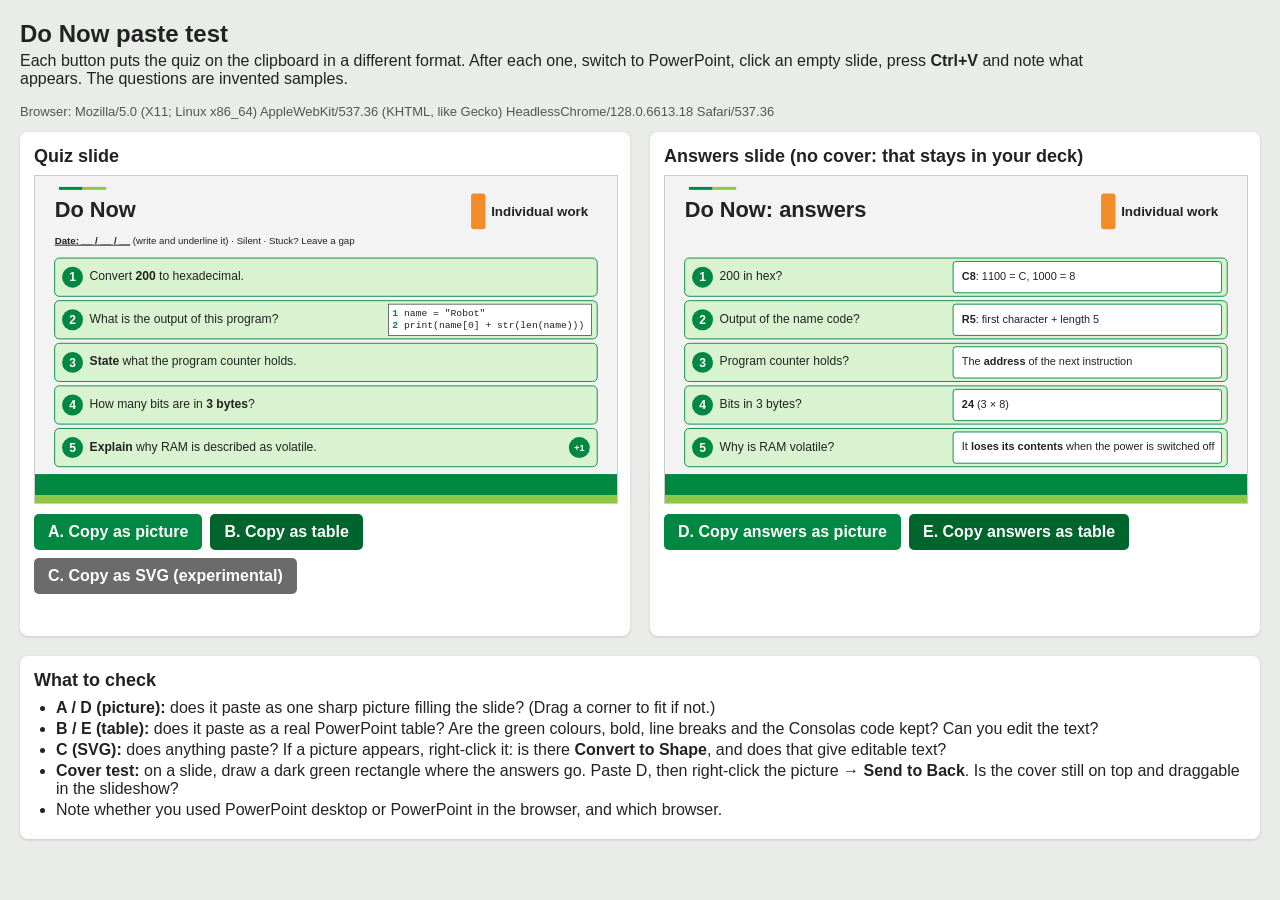
==== paste-test/index.html @ f4732bdb "Add clipboard paste test page Copies an invented sample quiz and answers slide as a PNG picture, an " ====
<!doctype html>
<html lang="en-GB">
<head>
<meta charset="utf-8">
<meta name="viewport" content="width=device-width, initial-scale=1">
<title>Do Now paste test</title>
<style>
  body { font-family: Aptos, "Segoe UI", sans-serif; background: #e9ece9; color: #222; margin: 0; padding: 20px; }
  h1 { margin: 0 0 4px; font-size: 24px; }
  .intro { max-width: 70em; margin: 0 0 16px; }
  .wrap { display: grid; grid-template-columns: repeat(auto-fit, minmax(min(520px, 100%), 1fr)); gap: 20px; }
  .card { background: #fff; border-radius: 8px; padding: 14px; box-shadow: 0 1px 3px rgba(0,0,0,.15); }
  .card h2 { margin: 0 0 8px; font-size: 18px; }
  .slide svg { width: 100%; height: auto; display: block; border: 1px solid #ccc; }
  .btns { display: flex; flex-wrap: wrap; gap: 8px; margin-top: 10px; }
  button { font: inherit; font-weight: 600; padding: 9px 14px; border: 0; border-radius: 5px; color: #fff; background: #008741; cursor: pointer; }
  button.alt { background: #00642D; }
  button.exp { background: #6b6b6b; }
  .msg { min-height: 1.4em; margin-top: 8px; font-size: 14px; }
  .ok { color: #00642D; } .no { color: #B00020; }
  ol, ul { margin: 6px 0; padding-left: 22px; } li { margin: 3px 0; }
  #env { font-size: 13px; color: #555; }
</style>
</head>
<body>
<h1>Do Now paste test</h1>
<p class="intro">Each button puts the quiz on the clipboard in a different format. After each one, switch to PowerPoint, click an empty slide, press <b>Ctrl+V</b> and note what appears.
  The questions are invented samples.</p>
<p id="env"></p>

<div class="wrap">
  <div class="card">
    <h2>Quiz slide</h2>
    <div class="slide" id="quizPreview"></div>
    <div class="btns">
      <button data-copy="quiz-png">A. Copy as picture</button>
      <button data-copy="quiz-table" class="alt">B. Copy as table</button>
      <button data-copy="quiz-svg" class="exp">C. Copy as SVG (experimental)</button>
    </div>
    <div class="msg" id="msg-quiz"></div>
  </div>
  <div class="card">
    <h2>Answers slide (no cover: that stays in your deck)</h2>
    <div class="slide" id="ansPreview"></div>
    <div class="btns">
      <button data-copy="ans-png">D. Copy answers as picture</button>
      <button data-copy="ans-table" class="alt">E. Copy answers as table</button>
    </div>
    <div class="msg" id="msg-ans"></div>
  </div>
</div>

<div class="card" style="margin-top:20px">
  <h2>What to check</h2>
  <ul>
    <li><b>A / D (picture):</b> does it paste as one sharp picture filling the slide? (Drag a corner to fit if not.)</li>
    <li><b>B / E (table):</b> does it paste as a real PowerPoint table? Are the green colours, bold, line breaks and the Consolas code kept? Can you edit the text?</li>
    <li><b>C (SVG):</b> does anything paste? If a picture appears, right-click it: is there <b>Convert to Shape</b>, and does that give editable text?</li>
    <li><b>Cover test:</b> on a slide, draw a dark green rectangle where the answers go. Paste D, then right-click the picture → <b>Send to Back</b>. Is the cover still on top and draggable in the slideshow?</li>
    <li>Note whether you used PowerPoint desktop or PowerPoint in the browser, and which browser.</li>
  </ul>
</div>

<script>
// ---- Invented sample questions (answers checked by running the code) ----
const QUESTIONS = [
  { q: "Convert **200** to hexadecimal.", short: "200 in hex?", ans: "**C8**: 1100 = C, 1000 = 8" },
  { q: "What is the output of this program?", code: ['name = "Robot"', 'print(name[0] + str(len(name)))'],
    short: "Output of the name code?", ans: "**R5**: first character + length 5" },
  { q: "**State** what the program counter holds.", short: "Program counter holds?", ans: "The **address** of the next instruction" },
  { q: "How many bits are in **3 bytes**?", short: "Bits in 3 bytes?", ans: "**24** (3 × 8)" },
  { q: "**Explain** why RAM is described as volatile.", short: "Why is RAM volatile?",
    ans: "It **loses its contents** when the power is switched off", plus1: true },
];

// ---- Layout (inches, from the Broadland spec), drawn at 96 px per inch ----
const PPI = 96, W = 13.333 * PPI, H = 7.5 * PPI;
const px = inch => +(inch * PPI).toFixed(2);
const pt = p => p * 96 / 72;
const FONT = "Aptos, 'Segoe UI', Calibri, sans-serif";
const MONO = "Consolas, 'Courier New', monospace";
const GREEN = "#008741", LIME = "#8CC841", DARK = "#00642D", CARD = "#D9F3D0";

const measureCtx = document.createElement("canvas").getContext("2d");
const esc = s => s.replace(/&/g, "&amp;").replace(/</g, "&lt;").replace(/>/g, "&gt;").replace(/"/g, "&quot;");

// "**bold** text" -> [{t, b}] word tokens
function tokens(s) {
  const out = [];
  s.split(/(\*\*[^*]+\*\*)/).forEach(part => {
    const b = part.startsWith("**");
    const text = b ? part.slice(2, -2) : part;
    text.split(/(\s+)/).forEach(w => { if (w) out.push({ t: w, b }); });
  });
  return out;
}
function wrap(s, sizePx, maxW) {
  const lines = [[]]; let width = 0;
  for (const tk of tokens(s)) {
    measureCtx.font = (tk.b ? "bold " : "") + sizePx + "px " + FONT;
    const w = measureCtx.measureText(tk.t).width;
    if (/^\s+$/.test(tk.t)) { if (lines.at(-1).length) { lines.at(-1).push(tk); width += w; } continue; }
    if (width + w > maxW && lines.at(-1).length) { lines.push([]); width = 0; }
    lines.at(-1).push(tk); width += w;
  }
  return lines;
}
function textBlock(s, x, yMid, sizePt, maxW, fill = "#222") {
  const size = pt(sizePt), lh = size * 1.2;
  const lines = wrap(s, size, maxW);
  let y = yMid - (lines.length * lh) / 2 + size * 0.85;
  return lines.map(line => {
    const spans = line.map(tk => `<tspan font-weight="${tk.b ? "bold" : "normal"}">${esc(tk.t)}</tspan>`).join("");
    const el = `<text x="${x}" y="${y.toFixed(1)}" font-family="${FONT}" font-size="${size.toFixed(1)}" fill="${fill}" xml:space="preserve">${spans}</text>`;
    y += lh; return el;
  }).join("");
}
function frame(title) {
  return `<rect width="${W}" height="${H}" fill="#F3F3F3"/>
  <rect x="${px(0.547)}" y="${px(0.25)}" width="${px(0.544)}" height="${px(0.067)}" fill="${GREEN}"/>
  <rect x="${px(1.088)}" y="${px(0.25)}" width="${px(0.544)}" height="${px(0.067)}" fill="${LIME}"/>
  <text x="${px(0.45)}" y="${px(0.45) + pt(36)}" font-family="${FONT}" font-size="${pt(36)}" font-weight="bold" fill="#222">${esc(title)}</text>
  <rect x="${px(9.99)}" y="${px(0.40)}" width="${px(0.33)}" height="${px(0.82)}" rx="6" fill="#F28C28"/>
  <text x="${px(10.45)}" y="${px(0.81) + pt(8)}" font-family="${FONT}" font-size="${pt(22)}" font-weight="bold" fill="#222">Individual work</text>
  <rect x="0" y="${px(6.829)}" width="${W}" height="${px(0.525)}" fill="${GREEN}"/>
  <rect x="0" y="${px(7.307)}" width="${W}" height="${px(0.262)}" fill="${LIME}"/>`;
}
const ROW0 = 1.88, PITCH = (6.76 - 1.88) / 5, CARD_H = PITCH - 0.1;

function rowBase(i) {
  const y = ROW0 + i * PITCH, mid = px(y + CARD_H / 2);
  return { y, mid, svg: `<rect x="${px(0.45)}" y="${px(y)}" width="${px(12.43)}" height="${px(CARD_H)}" rx="10" fill="${CARD}" stroke="${GREEN}" stroke-width="2"/>
    <circle cx="${px(0.86)}" cy="${mid}" r="${px(0.24)}" fill="${GREEN}"/>
    <text x="${px(0.86)}" y="${mid + pt(7)}" text-anchor="middle" font-family="${FONT}" font-size="${pt(20)}" font-weight="bold" fill="#fff">${i + 1}</text>` };
}
function plus1(cx, mid) {
  return `<circle cx="${cx}" cy="${mid}" r="${px(0.24)}" fill="${GREEN}"/>
    <text x="${cx}" y="${mid + pt(5.5)}" text-anchor="middle" font-family="${FONT}" font-size="${pt(15)}" font-weight="bold" fill="#fff">+1</text>`;
}
function quizSVG() {
  let body = "";
  QUESTIONS.forEach((q, i) => {
    const r = rowBase(i); body += r.svg;
    const codeX = 8.1, textRight = q.code ? codeX - (q.plus1 ? 0.75 : 0.2) : (q.plus1 ? 12.1 : 12.7);
    body += textBlock(q.q, px(1.25), r.mid, 20, px(textRight - 1.25));
    if (q.plus1) body += plus1(px(textRight + 0.37), r.mid);
    if (q.code) {
      const bx = px(codeX), by = px(r.y + 0.08), bh = px(CARD_H - 0.16), size = pt(16);
      body += `<rect x="${bx}" y="${by}" width="${px(4.65)}" height="${bh}" fill="#fff" stroke="#333" stroke-width="1.5"/>`;
      const lh = size * 1.25; let y = r.mid - (q.code.length * lh) / 2 + size * 0.85;
      q.code.forEach((line, n) => {
        body += `<text x="${bx + 8}" y="${y.toFixed(1)}" font-family="${MONO}" font-size="${size}" font-weight="bold" fill="${GREEN}">${n + 1}</text>`;
        body += `<text x="${bx + 34}" y="${y.toFixed(1)}" font-family="${MONO}" font-size="${size}" fill="#222" xml:space="preserve">${esc(line)}</text>`;
        y += lh;
      });
    }
  });
  return svgWrap(frame("Do Now") +
    `<text x="${px(0.45)}" y="${px(1.55)}" font-family="${FONT}" font-size="${pt(16)}" fill="#222"><tspan font-weight="bold" text-decoration="underline">Date: __ / __ / __</tspan> (write and underline it) · Silent · Stuck? Leave a gap</text>` + body);
}
function answersSVG() {
  let body = "";
  QUESTIONS.forEach((q, i) => {
    const r = rowBase(i); body += r.svg;
    body += textBlock(q.short, px(1.25), r.mid, 20, px(5.1));
    body += `<rect x="${px(6.6)}" y="${px(r.y + 0.08)}" width="${px(6.15)}" height="${px(CARD_H - 0.16)}" rx="6" fill="#fff" stroke="${GREEN}" stroke-width="2"/>`;
    body += textBlock(q.ans, px(6.8), r.mid, 18, px(5.8));
  });
  return svgWrap(frame("Do Now: answers") + body);
}
function svgWrap(inner) {
  return `<svg xmlns="http://www.w3.org/2000/svg" width="${W.toFixed(0)}" height="${H}" viewBox="0 0 ${W} ${H}">${inner}</svg>`;
}

// ---- Table versions (HTML with inline styles, which PowerPoint reads on paste) ----
const md = s => esc(s).replace(/\*\*([^*]+)\*\*/g, "<b>$1</b>");
const cell = "border:1pt solid #008741;padding:4pt 6pt;vertical-align:middle;";
function quizTable() {
  const rows = QUESTIONS.map((q, i) => `<tr>
    <td style="${cell}background:#008741;color:#ffffff;font-weight:bold;text-align:center;width:40pt">${i + 1}</td>
    <td style="${cell}background:#D9F3D0;font-family:Aptos,Calibri,sans-serif;font-size:20pt">${md(q.q)}${q.plus1 ? ' <b style="color:#008741">(+1)</b>' : ""}</td>
    <td style="${cell}background:#ffffff;font-family:Consolas,monospace;font-size:16pt">${q.code ? q.code.map((l, n) => `<b style="color:#008741">${n + 1}</b>&nbsp;${esc(l).replace(/ /g, "&nbsp;")}`).join("<br>") : ""}</td></tr>`).join("");
  return `<table style="border-collapse:collapse;font-family:Aptos,Calibri,sans-serif;font-size:20pt">${rows}</table>`;
}
function answersTable() {
  const rows = QUESTIONS.map((q, i) => `<tr>
    <td style="${cell}background:#008741;color:#ffffff;font-weight:bold;text-align:center;width:40pt">${i + 1}</td>
    <td style="${cell}background:#D9F3D0;font-size:20pt">${md(q.short)}</td>
    <td style="${cell}background:#ffffff;font-size:18pt">${md(q.ans)}</td></tr>`).join("");
  return `<table style="border-collapse:collapse;font-family:Aptos,Calibri,sans-serif">${rows}</table>`;
}
const plain = list => list.map((q, i) => `${i + 1}. ${(q.q ?? q).replace(/\*\*/g, "")}${q.code ? "\n   " + q.code.join("\n   ") : ""}`).join("\n");

// ---- Clipboard ----
function svgToPng(svg, scale = 2) {
  return new Promise((resolve, reject) => {
    const img = new Image();
    img.onload = () => {
      const c = document.createElement("canvas");
      c.width = Math.round(W * scale); c.height = Math.round(H * scale);
      const ctx = c.getContext("2d"); ctx.scale(scale, scale); ctx.drawImage(img, 0, 0);
      c.toBlob(b => b ? resolve(b) : reject(new Error("PNG conversion failed")), "image/png");
    };
    img.onerror = () => reject(new Error("Could not draw the SVG"));
    img.src = "data:image/svg+xml;charset=utf-8," + encodeURIComponent(svg);
  });
}
const ACTIONS = {
  "quiz-png":  () => ({ "image/png": svgToPng(quizSVG()) }),
  "ans-png":   () => ({ "image/png": svgToPng(answersSVG()) }),
  "quiz-svg":  () => ({ "image/svg+xml": new Blob([quizSVG()], { type: "image/svg+xml" }) }),
  "quiz-table":() => ({ "text/html": new Blob([quizTable()], { type: "text/html" }),
                        "text/plain": new Blob([plain(QUESTIONS)], { type: "text/plain" }) }),
  "ans-table": () => ({ "text/html": new Blob([answersTable()], { type: "text/html" }),
                        "text/plain": new Blob([QUESTIONS.map((q, i) => `${i + 1}. ${q.short} ${q.ans.replace(/\*\*/g, "")}`).join("\n")], { type: "text/plain" }) }),
};
document.querySelectorAll("button[data-copy]").forEach(btn => {
  btn.onclick = async () => {
    const key = btn.dataset.copy, out = document.getElementById(key.startsWith("ans") ? "msg-ans" : "msg-quiz");
    out.className = "msg"; out.textContent = "Copying…";
    try {
      if (!navigator.clipboard || !window.ClipboardItem) throw new Error("this browser has no clipboard API");
      const data = ACTIONS[key]();
      for (const type of Object.keys(data))
        if (ClipboardItem.supports && !ClipboardItem.supports(type)) throw new Error("this browser can't copy " + type);
      await navigator.clipboard.write([new ClipboardItem(data)]);
      out.className = "msg ok"; out.textContent = "✔ Copied (" + btn.textContent.replace(/^\w\. /, "") + "). Now press Ctrl+V on a PowerPoint slide.";
    } catch (e) {
      out.className = "msg no"; out.textContent = "✘ Copy failed: " + e.message;
    }
  };
});

document.getElementById("quizPreview").innerHTML = quizSVG();
document.getElementById("ansPreview").innerHTML = answersSVG();
document.getElementById("env").textContent = "Browser: " + navigator.userAgent;
</script>
</body>
</html>
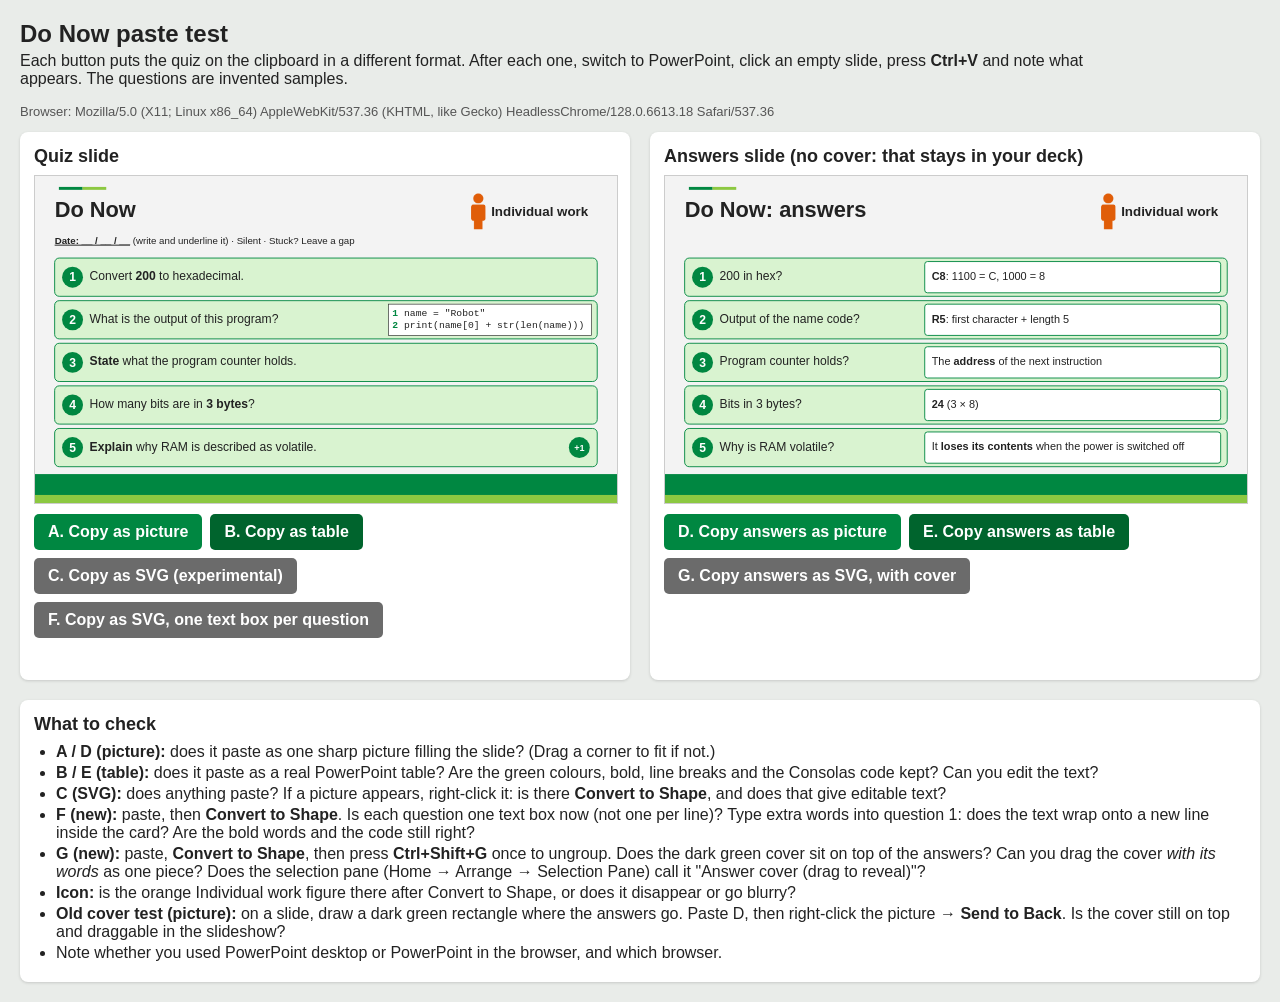
==== commit ab273e50: "Paste test: one-box-per-question SVG, cover SVG, real icon F copies the quiz SVG with each question " ====
--- a/paste-test/index.html
+++ b/paste-test/index.html
@@ -36,6 +36,7 @@
       <button data-copy="quiz-png">A. Copy as picture</button>
       <button data-copy="quiz-table" class="alt">B. Copy as table</button>
       <button data-copy="quiz-svg" class="exp">C. Copy as SVG (experimental)</button>
+      <button data-copy="quiz-svg1" class="exp">F. Copy as SVG, one text box per question</button>
     </div>
     <div class="msg" id="msg-quiz"></div>
   </div>
@@ -45,6 +46,7 @@
     <div class="btns">
       <button data-copy="ans-png">D. Copy answers as picture</button>
       <button data-copy="ans-table" class="alt">E. Copy answers as table</button>
+      <button data-copy="ans-svgc" class="exp">G. Copy answers as SVG, with cover</button>
     </div>
     <div class="msg" id="msg-ans"></div>
   </div>
@@ -56,7 +58,10 @@
     <li><b>A / D (picture):</b> does it paste as one sharp picture filling the slide? (Drag a corner to fit if not.)</li>
     <li><b>B / E (table):</b> does it paste as a real PowerPoint table? Are the green colours, bold, line breaks and the Consolas code kept? Can you edit the text?</li>
     <li><b>C (SVG):</b> does anything paste? If a picture appears, right-click it: is there <b>Convert to Shape</b>, and does that give editable text?</li>
-    <li><b>Cover test:</b> on a slide, draw a dark green rectangle where the answers go. Paste D, then right-click the picture → <b>Send to Back</b>. Is the cover still on top and draggable in the slideshow?</li>
+    <li><b>F (new):</b> paste, then <b>Convert to Shape</b>. Is each question one text box now (not one per line)? Type extra words into question 1: does the text wrap onto a new line inside the card? Are the bold words and the code still right?</li>
+    <li><b>G (new):</b> paste, <b>Convert to Shape</b>, then press <b>Ctrl+Shift+G</b> once to ungroup. Does the dark green cover sit on top of the answers? Can you drag the cover <i>with its words</i> as one piece? Does the selection pane (Home → Arrange → Selection Pane) call it "Answer cover (drag to reveal)"?</li>
+    <li><b>Icon:</b> is the orange Individual work figure there after Convert to Shape, or does it disappear or go blurry?</li>
+    <li><b>Old cover test (picture):</b> on a slide, draw a dark green rectangle where the answers go. Paste D, then right-click the picture → <b>Send to Back</b>. Is the cover still on top and draggable in the slideshow?</li>
     <li>Note whether you used PowerPoint desktop or PowerPoint in the browser, and which browser.</li>
   </ul>
 </div>
@@ -73,6 +78,9 @@
     ans: "It **loses its contents** when the power is switched off", plus1: true },
 ];
 
+// Orange "Individual work" figure (92 x 231 PNG from broadland.py)
+const ICON_B64 = "iVBORw0KGgoAAAANSUhEUgAAAFwAAADnCAYAAACT4jHuAAAH6ElEQVR42u3dfWgTdxgH8OdeEps2PTsj8aWuJq34UibNjKIDrQ6cONrSYdE5lE3HRKesINGC6PqHrgiudaIMFMeq84+pW6Wi4hgbvk1mp3XthCpCTdTVDalbzYttmktuf0idL6lNm7vLXe77/dNSJR9/PL/nfnf3hAkEAqSHSFHREeu61xjvZ6zVtoUZlnVSD5+D0SJ4LNBZK97+3SPebiGx/RJFbpxP6PdMk4uJGz2JeKeb+PwZrZwtzwXwlyCHmxs94YuHKNrRJs+HE+yUMWcFmV0lxOcWMgAnokh7kxQ6XCUbcn/hcgvJsqCSzNPKnQzH+wwHrhZ0vFWfVbE1ZfCqg8cCnbXB+tWeROuykis+e80h1eu8quDhyw1SsH6NpjaxzCXbKWPOCtVWuyrgUjhUGtj3/olUr+qXrXahsqGOzR65QffgsUBnbVfNXI/kv6/t/liw0/CNpxUvMYqCix1tkn/PYtI69tMRPCfJVDBTsRaSVeovjj640/KwZq6usImI/HWlFGlvknQFHgt01j78/O0i0mn8daUkdrRJugCXwqFSPdTsAdH3LKZYoLNW8zXcv7tC0mo3MpSN9JWaVllbRlbuPjtdsImIJP99etRQ7dVkSXl8BbmG0i09Z/fLWs9lAw/Wr/ZQmsa/ZzFJUdGhGfBIe1NalZJ4paX36nGvZsBDh6so3RNqqJZllbNyrG61j1j1vMqTBu8+tYOMklBDdWpLSizQWZvOtTveKk+2Y0kKPNzc6CGDpbflVOpWePjiIaN5U8+FA0ltnmwy5cQIm2W8shL9+6ZXdfDo/XbDlZMnn/3edfVLinj3mlG9qffaj+qDR/[base64]/LqthqjNUtwxmSLGcp6b7KGcEuy+qWDZzheJ/[base64]/drrs+2LttZptajH6pPddNKiWEEO1mX75L1okazcwulqOjovXrcG2qoTgm8paSKLPPXlqXigaaUTuZUGz6V0JqaPStFRYfoa/b2Nh8nuWt8xrxVZHaXE+9wp3QEqmanK/fhi3evkXjrMvVeOTboTZDPn0H8q1M1g6z5cdbx3rjoewkg1vVXUeyfPx/3tCPGEZszppWIiDFn/qTGoEdDgBOenkUADnAE4AA3Xnga5ABf8dbloljoXxJvXTbuKrXaiHe6ibEIxI9/fVBzxwdsC6VwqLTn129PdP/wBel9niwpOPA9s3wLmaa8OeCFVr/gUlR09Fw44H10dBNEZTyBjAuulS/GIB0/[base64]/39bmLUU3/qtdDLeeK/sCTjvcDvRHioX8/RFxAzLOvkEnOF43/CNp1HLFard1g++dL5wpcnZ8lzWlXshJHNyNp+rYzjeF/fSftiMCsY8fRGUZIrgOUls9sgNLz1Lyf5wH2MpqYJWkmVk+OZzZCqYybzws0AgEPeXIu1Nkr+uFHqDjGlyMWWv/qasb5NMGJyIKBborO05X+/pPoW2caBwuYWUtXRH3FWdMHhfpKjoiFw/4w3/9j31XjkG3afaPW7UBBo2691WzpbnSqjcJAIe7z8g1nWv8fk/7/rUXZSWnca25mda5kRx44Uf0qbA8b5+/lEpLctFEsCEOz6EW2wARwAOcATgAEcADnCAIwAHOAJwgCMABzjAEYADHAE4wBGAAxzgCMABjgAc4AjAAQ5wBOAARwAOcATgAAc4AnCAIwAHOAJwgAMcATjAEYADHAE4wAEOAhpwPJ5mwdNxjKrZJe+wzP8AFHAB6lvfy/UAAAAASUVORK5CYII=";
+
 // ---- Layout (inches, from the Broadland spec), drawn at 96 px per inch ----
 const PPI = 96, W = 13.333 * PPI, H = 7.5 * PPI;
 const px = inch => +(inch * PPI).toFixed(2);
@@ -105,10 +113,17 @@
   }
   return lines;
 }
-function textBlock(s, x, yMid, sizePt, maxW, fill = "#222") {
+// single = true: one <text> element per block, lines as <tspan x dy> (to test one PowerPoint text box)
+function textBlock(s, x, yMid, sizePt, maxW, fill = "#222", single = false, extra = "") {
   const size = pt(sizePt), lh = size * 1.2;
   const lines = wrap(s, size, maxW);
   let y = yMid - (lines.length * lh) / 2 + size * 0.85;
+  if (single) {
+    const body = lines.map((line, n) =>
+      `<tspan x="${x}" ${n ? `dy="${lh.toFixed(1)}"` : ""}>` +
+      line.map(tk => `<tspan font-weight="${tk.b ? "bold" : "normal"}">${esc(tk.t)}</tspan>`).join("") + "</tspan>").join("");
+    return `<text x="${x}" y="${y.toFixed(1)}" font-family="${FONT}" font-size="${size.toFixed(1)}" fill="${fill}" xml:space="preserve" ${extra}>${body}</text>`;
+  }
   return lines.map(line => {
     const spans = line.map(tk => `<tspan font-weight="${tk.b ? "bold" : "normal"}">${esc(tk.t)}</tspan>`).join("");
     const el = `<text x="${x}" y="${y.toFixed(1)}" font-family="${FONT}" font-size="${size.toFixed(1)}" fill="${fill}" xml:space="preserve">${spans}</text>`;
@@ -120,7 +135,7 @@
   <rect x="${px(0.547)}" y="${px(0.25)}" width="${px(0.544)}" height="${px(0.067)}" fill="${GREEN}"/>
   <rect x="${px(1.088)}" y="${px(0.25)}" width="${px(0.544)}" height="${px(0.067)}" fill="${LIME}"/>
   <text x="${px(0.45)}" y="${px(0.45) + pt(36)}" font-family="${FONT}" font-size="${pt(36)}" font-weight="bold" fill="#222">${esc(title)}</text>
-  <rect x="${px(9.99)}" y="${px(0.40)}" width="${px(0.33)}" height="${px(0.82)}" rx="6" fill="#F28C28"/>
+  <image x="${px(9.99)}" y="${px(0.40)}" width="${px(0.33)}" height="${px(0.82)}" preserveAspectRatio="none" href="data:image/png;base64,${ICON_B64}"/>
   <text x="${px(10.45)}" y="${px(0.81) + pt(8)}" font-family="${FONT}" font-size="${pt(22)}" font-weight="bold" fill="#222">Individual work</text>
   <rect x="0" y="${px(6.829)}" width="${W}" height="${px(0.525)}" fill="${GREEN}"/>
   <rect x="0" y="${px(7.307)}" width="${W}" height="${px(0.262)}" fill="${LIME}"/>`;
@@ -137,35 +152,50 @@
   return `<circle cx="${cx}" cy="${mid}" r="${px(0.24)}" fill="${GREEN}"/>
     <text x="${cx}" y="${mid + pt(5.5)}" text-anchor="middle" font-family="${FONT}" font-size="${pt(15)}" font-weight="bold" fill="#fff">+1</text>`;
 }
-function quizSVG() {
+function quizSVG(single = false) {
   let body = "";
   QUESTIONS.forEach((q, i) => {
     const r = rowBase(i); body += r.svg;
     const codeX = 8.1, textRight = q.code ? codeX - (q.plus1 ? 0.75 : 0.2) : (q.plus1 ? 12.1 : 12.7);
-    body += textBlock(q.q, px(1.25), r.mid, 20, px(textRight - 1.25));
+    body += textBlock(q.q, px(1.25), r.mid, 20, px(textRight - 1.25), "#222", single);
     if (q.plus1) body += plus1(px(textRight + 0.37), r.mid);
     if (q.code) {
       const bx = px(codeX), by = px(r.y + 0.08), bh = px(CARD_H - 0.16), size = pt(16);
       body += `<rect x="${bx}" y="${by}" width="${px(4.65)}" height="${bh}" fill="#fff" stroke="#333" stroke-width="1.5"/>`;
-      const lh = size * 1.25; let y = r.mid - (q.code.length * lh) / 2 + size * 0.85;
-      q.code.forEach((line, n) => {
-        body += `<text x="${bx + 8}" y="${y.toFixed(1)}" font-family="${MONO}" font-size="${size}" font-weight="bold" fill="${GREEN}">${n + 1}</text>`;
-        body += `<text x="${bx + 34}" y="${y.toFixed(1)}" font-family="${MONO}" font-size="${size}" fill="#222" xml:space="preserve">${esc(line)}</text>`;
-        y += lh;
-      });
+      const lh = size * 1.25, y0 = r.mid - (q.code.length * lh) / 2 + size * 0.85;
+      if (single) {  // line numbers in one box, code in another
+        const col = (xx, attrs, lines) => `<text x="${xx}" y="${y0.toFixed(1)}" font-family="${MONO}" font-size="${size}" ${attrs} xml:space="preserve">` +
+          lines.map((t, n) => `<tspan x="${xx}" ${n ? `dy="${lh.toFixed(1)}"` : ""}>${esc(t)}</tspan>`).join("") + "</text>";
+        body += col(bx + 8, `font-weight="bold" fill="${GREEN}"`, q.code.map((_, n) => String(n + 1)));
+        body += col(bx + 34, `fill="#222"`, q.code);
+      } else {
+        let y = y0;
+        q.code.forEach((line, n) => {
+          body += `<text x="${bx + 8}" y="${y.toFixed(1)}" font-family="${MONO}" font-size="${size}" font-weight="bold" fill="${GREEN}">${n + 1}</text>`;
+          body += `<text x="${bx + 34}" y="${y.toFixed(1)}" font-family="${MONO}" font-size="${size}" fill="#222" xml:space="preserve">${esc(line)}</text>`;
+          y += lh;
+        });
+      }
     }
   });
   return svgWrap(frame("Do Now") +
     `<text x="${px(0.45)}" y="${px(1.55)}" font-family="${FONT}" font-size="${pt(16)}" fill="#222"><tspan font-weight="bold" text-decoration="underline">Date: __ / __ / __</tspan> (write and underline it) · Silent · Stuck? Leave a gap</text>` + body);
 }
-function answersSVG() {
+function answersSVG(single = false, cover = false) {
   let body = "";
   QUESTIONS.forEach((q, i) => {
     const r = rowBase(i); body += r.svg;
-    body += textBlock(q.short, px(1.25), r.mid, 20, px(5.1));
-    body += `<rect x="${px(6.6)}" y="${px(r.y + 0.08)}" width="${px(6.15)}" height="${px(CARD_H - 0.16)}" rx="6" fill="#fff" stroke="${GREEN}" stroke-width="2"/>`;
-    body += textBlock(q.ans, px(6.8), r.mid, 18, px(5.8));
-  });
+    body += textBlock(q.short, px(1.25), r.mid, 20, px(4.45), "#222", single);
+    body += `<rect x="${px(5.95)}" y="${px(r.y + 0.08)}" width="${px(6.78)}" height="${px(CARD_H - 0.16)}" rx="6" fill="#fff" stroke="${GREEN}" stroke-width="2"/>`;
+    body += textBlock(q.ans, px(6.11), r.mid, 18, px(6.45), "#222", single);
+  });
+  if (cover) {  // drawn last so it sits on top; grouped so rectangle and words should move together
+    const top = ROW0, h = 5 * PITCH - 0.1, x = 5.85, w = 12.88 - 5.85;
+    body += `<g id="Answer cover (drag to reveal)">
+      <rect x="${px(x)}" y="${px(top)}" width="${px(w)}" height="${px(h)}" rx="8" fill="${DARK}"/>
+      <text x="${px(x + w / 2)}" y="${px(top + h / 2) + pt(8)}" text-anchor="middle" font-family="${FONT}" font-size="${pt(24)}" font-weight="bold" fill="#fff">Answers hidden. Drag this box away.</text>
+    </g>`;
+  }
   return svgWrap(frame("Do Now: answers") + body);
 }
 function svgWrap(inner) {
@@ -209,6 +239,8 @@
   "quiz-png":  () => ({ "image/png": svgToPng(quizSVG()) }),
   "ans-png":   () => ({ "image/png": svgToPng(answersSVG()) }),
   "quiz-svg":  () => ({ "image/svg+xml": new Blob([quizSVG()], { type: "image/svg+xml" }) }),
+  "quiz-svg1": () => ({ "image/svg+xml": new Blob([quizSVG(true)], { type: "image/svg+xml" }) }),
+  "ans-svgc":  () => ({ "image/svg+xml": new Blob([answersSVG(true, true)], { type: "image/svg+xml" }) }),
   "quiz-table":() => ({ "text/html": new Blob([quizTable()], { type: "text/html" }),
                         "text/plain": new Blob([plain(QUESTIONS)], { type: "text/plain" }) }),
   "ans-table": () => ({ "text/html": new Blob([answersTable()], { type: "text/html" }),
